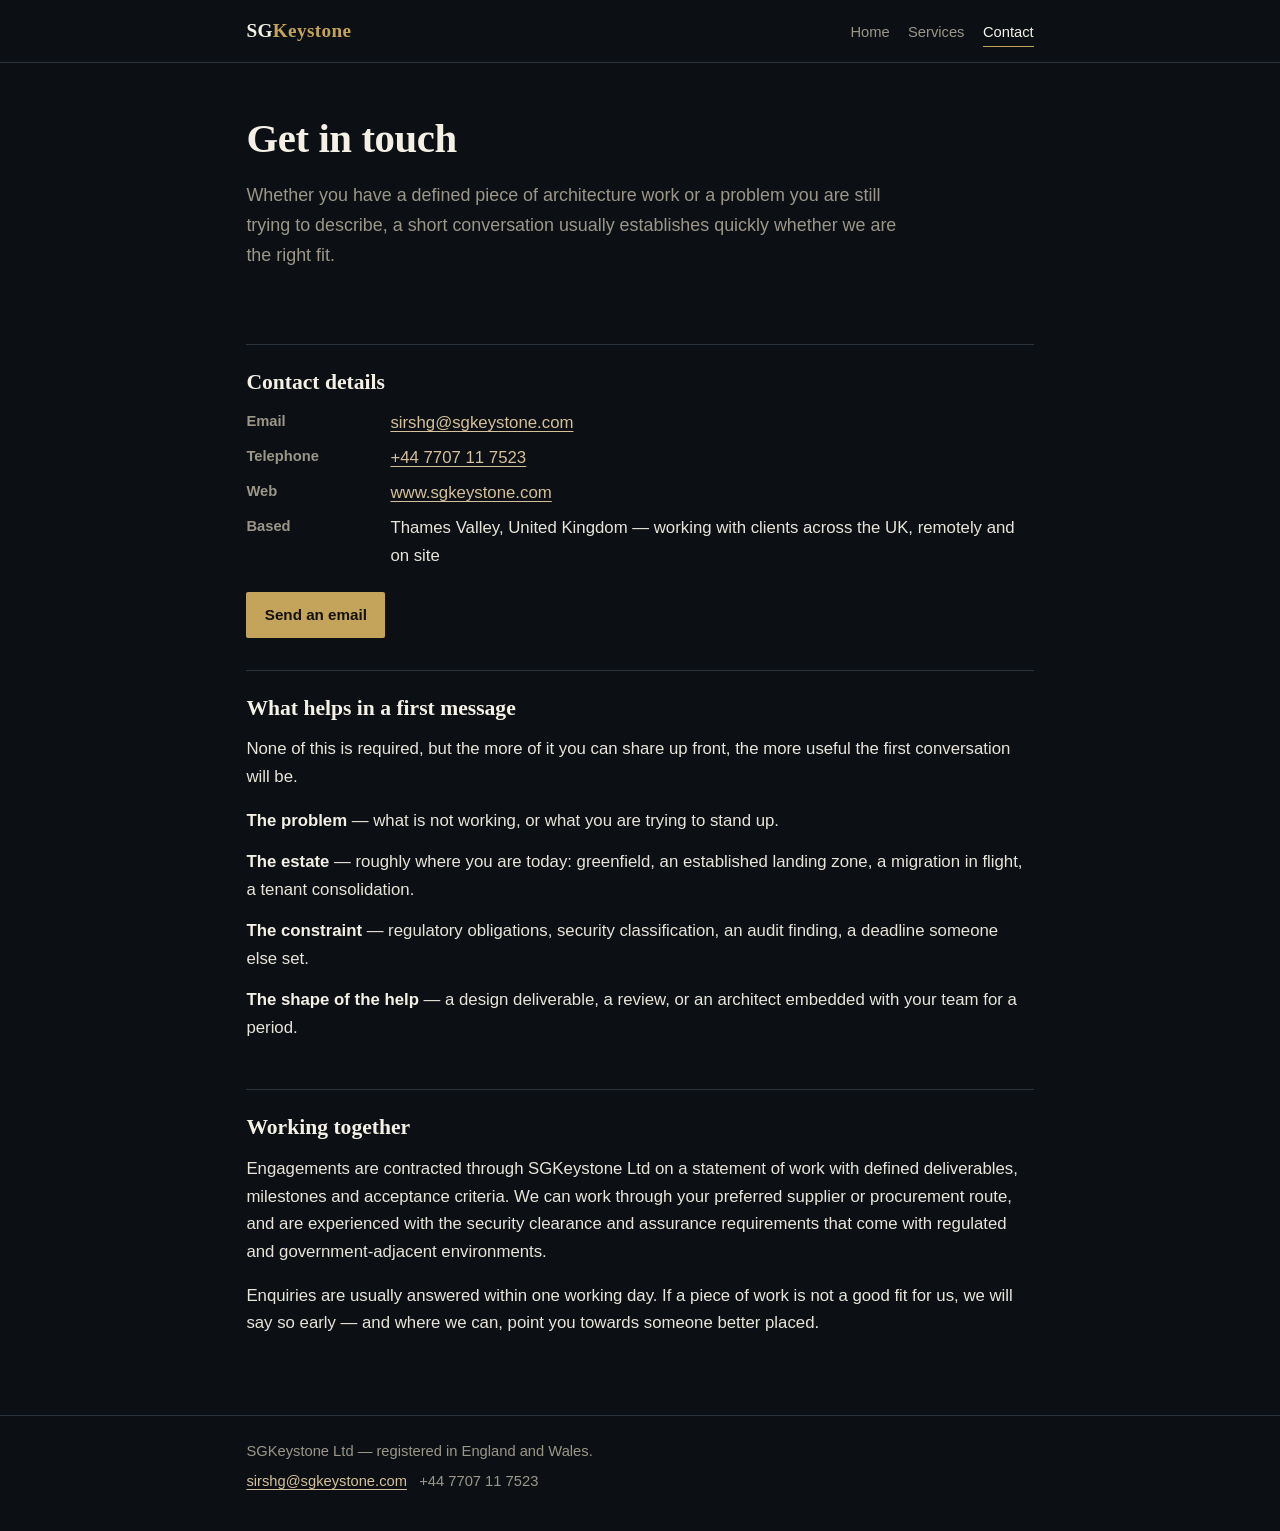
==== contact.html @ daeaca65 "Publish SGKeystone Ltd static site at repo root. Add Home, Services and Contact pages with shared st" ====
<!DOCTYPE html>
<html lang="en-GB">
<head>
<meta charset="utf-8">
<meta name="viewport" content="width=device-width, initial-scale=1">
<title>Contact — SGKeystone</title>
<meta name="description" content="Get in touch with SGKeystone about Azure architecture, identity and security consulting engagements.">
<meta name="color-scheme" content="dark">
<link rel="stylesheet" href="style.css">
</head>
<body>
<header>
  <div class="bar">
    <a class="mark" href="index.html">SG<span>Keystone</span></a>
    <nav>
      <a href="index.html">Home</a>
      <a href="services.html">Services</a>
      <a class="here" href="contact.html">Contact</a>
    </nav>
  </div>
</header>
<div class="wrap">
  <div class="hero">
    <h1>Get in touch</h1>
    <p class="lead">Whether you have a defined piece of architecture work or a problem you are still trying to describe, a short conversation usually establishes quickly whether we are the right fit.</p>
  </div>
  <section>
    <h2>Contact details</h2>
    <dl class="detail">
      <dt>Email</dt>
      <dd><a href="mailto:sirshg@sgkeystone.com">sirshg@sgkeystone.com</a></dd>
      <dt>Telephone</dt>
      <dd><a href="tel:+447707117523">+44 7707 11 7523</a></dd>
      <dt>Web</dt>
      <dd><a href="https://www.sgkeystone.com">www.sgkeystone.com</a></dd>
      <dt>Based</dt>
      <dd>Thames Valley, United Kingdom — working with clients across the UK, remotely and on site</dd>
    </dl>
    <a class="cta" href="mailto:sirshg@sgkeystone.com?subject=Enquiry%20via%20sgkeystone.com">Send an email</a>
  </section>
  <section>
    <h2>What helps in a first message</h2>
    <p>None of this is required, but the more of it you can share up front, the more useful the first conversation will be.</p>
    <ul class="plain">
      <li><b>The problem</b> — what is not working, or what you are trying to stand up.</li>
      <li><b>The estate</b> — roughly where you are today: greenfield, an established landing zone, a migration in flight, a tenant consolidation.</li>
      <li><b>The constraint</b> — regulatory obligations, security classification, an audit finding, a deadline someone else set.</li>
      <li><b>The shape of the help</b> — a design deliverable, a review, or an architect embedded with your team for a period.</li>
    </ul>
  </section>
  <section>
    <h2>Working together</h2>
    <p>Engagements are contracted through SGKeystone Ltd on a statement of work with defined deliverables, milestones and acceptance criteria. We can work through your preferred supplier or procurement route, and are experienced with the security clearance and assurance requirements that come with regulated and government-adjacent environments.</p>
    <p>Enquiries are usually answered within one working day. If a piece of work is not a good fit for us, we will say so early — and where we can, point you towards someone better placed.</p>
  </section>
</div>
<footer>
  <div class="wrap">
    <p>SGKeystone Ltd — registered in England and Wales.</p>
    <p><a href="mailto:sirshg@sgkeystone.com">sirshg@sgkeystone.com</a> &nbsp; +44 7707 11 7523</p>
  </div>
</footer>
</body>
</html>
---- style.css ----
:root {
  --bg: #0c1014;
  --bg-header: #0c1014;
  --bg-elev: #161c22;
  --ink: #e8e4d9;
  --muted: #9b9688;
  --line: #2a323b;
  --accent: #c4a35a;
  --link: #d4c09a;
  --mark: #f4f0e6;
}

* { box-sizing: border-box; }

html {
  color-scheme: dark;
  scroll-behavior: smooth;
}

body {
  margin: 0;
  background: var(--bg);
  color: var(--ink);
  font-family: "Segoe UI", "Helvetica Neue", Helvetica, Arial, sans-serif;
  font-size: 1.05rem;
  line-height: 1.65;
}

a {
  color: var(--link);
  text-decoration-thickness: 1px;
  text-underline-offset: 0.18em;
}

a:hover { color: var(--mark); }

header {
  border-bottom: 1px solid var(--line);
  background: var(--bg-header);
  position: sticky;
  top: 0;
  z-index: 10;
}

.bar {
  max-width: 52rem;
  margin: 0 auto;
  padding: 0.95rem 1.4rem;
  display: flex;
  align-items: baseline;
  justify-content: space-between;
  gap: 1.5rem;
}

.mark {
  font-family: Georgia, "Times New Roman", serif;
  font-size: 1.2rem;
  font-weight: 700;
  letter-spacing: 0.02em;
  color: var(--mark);
  text-decoration: none;
}

.mark span { color: var(--accent); font-weight: 700; }

.mark:hover { color: var(--mark); }

nav {
  display: flex;
  gap: 1.15rem;
  font-size: 0.92rem;
}

nav a {
  color: var(--muted);
  text-decoration: none;
}

nav a:hover,
nav a.here {
  color: var(--mark);
}

nav a.here {
  border-bottom: 1px solid var(--accent);
  padding-bottom: 0.1rem;
}

.wrap {
  max-width: 52rem;
  margin: 0 auto;
  padding: 0 1.4rem 3.5rem;
}

.hero {
  padding: 3.2rem 0 1.4rem;
}

h1, h2, h3 {
  font-family: Georgia, "Times New Roman", serif;
  font-weight: 600;
  line-height: 1.25;
  color: var(--mark);
}

h1 {
  font-size: clamp(1.85rem, 4vw, 2.55rem);
  margin: 0 0 1rem;
  letter-spacing: -0.01em;
}

h2 {
  font-size: 1.35rem;
  margin: 0 0 0.85rem;
}

h3 {
  font-size: 1.08rem;
  margin: 0 0 0.4rem;
}

.lead {
  font-size: 1.12rem;
  color: var(--muted);
  max-width: 42rem;
  margin: 0 0 1.6rem;
}

.cta {
  display: inline-block;
  background: var(--accent);
  color: #14110c;
  font-weight: 600;
  font-size: 0.95rem;
  text-decoration: none;
  padding: 0.65rem 1.15rem;
  border-radius: 2px;
}

.cta:hover {
  color: #14110c;
  filter: brightness(1.08);
}

section {
  padding: 1.5rem 0 0.4rem;
  border-top: 1px solid var(--line);
  margin-top: 1.6rem;
}

section p { margin: 0 0 1rem; }

ul.plain {
  list-style: none;
  margin: 0 0 1rem;
  padding: 0;
}

ul.plain li {
  margin: 0 0 0.85rem;
  padding-left: 0;
}

ul.plain b { color: var(--mark); }

.pair {
  display: grid;
  grid-template-columns: 1fr 1fr;
  gap: 1.4rem 2rem;
  margin: 0 0 1.2rem;
}

.pair p {
  margin: 0;
  color: var(--muted);
  font-size: 0.98rem;
}

.note {
  background: var(--bg-elev);
  border-left: 3px solid var(--accent);
  padding: 1rem 1.15rem;
  margin: 0 0 1rem;
}

.note p {
  margin: 0;
  color: var(--muted);
  font-size: 0.98rem;
}

dl.detail {
  display: grid;
  grid-template-columns: 8rem 1fr;
  gap: 0.45rem 1rem;
  margin: 0 0 1.4rem;
}

dl.detail dt {
  color: var(--muted);
  font-weight: 600;
  font-size: 0.92rem;
}

dl.detail dd {
  margin: 0;
}

footer {
  border-top: 1px solid var(--line);
  color: var(--muted);
  font-size: 0.92rem;
}

footer .wrap {
  padding-top: 1.4rem;
  padding-bottom: 2rem;
}

footer p { margin: 0 0 0.35rem; }

@media (max-width: 720px) {
  .bar { flex-wrap: wrap; gap: 0.6rem 1rem; }
  .pair { grid-template-columns: 1fr; }
  dl.detail { grid-template-columns: 1fr; gap: 0.15rem; }
  dl.detail dt { margin-top: 0.55rem; }
  .hero { padding-top: 2.2rem; }
}
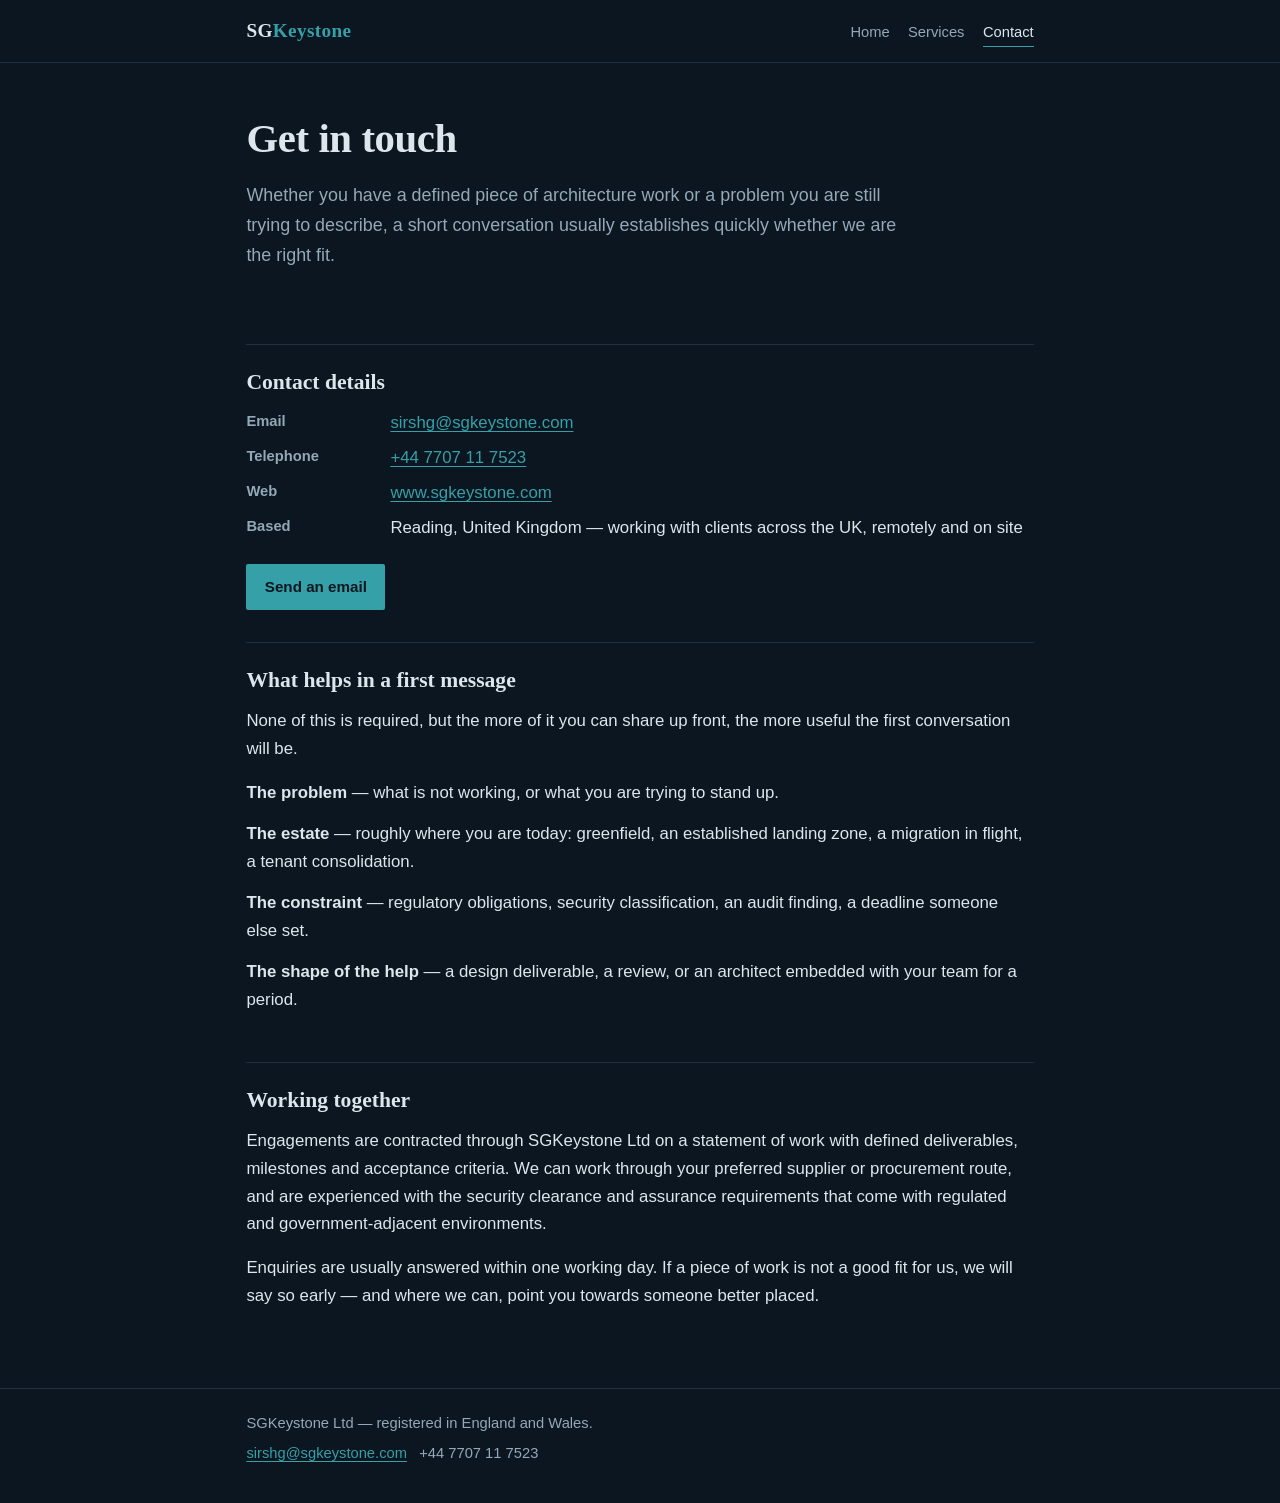
==== commit 0a827dd8: "Update location from Thames Valley to Reading" ====
--- a/contact.html
+++ b/contact.html
@@ -34,7 +34,7 @@
       <dt>Web</dt>
       <dd><a href="https://www.sgkeystone.com">www.sgkeystone.com</a></dd>
       <dt>Based</dt>
-      <dd>Thames Valley, United Kingdom — working with clients across the UK, remotely and on site</dd>
+      <dd>Reading, United Kingdom — working with clients across the UK, remotely and on site</dd>
     </dl>
     <a class="cta" href="mailto:sirshg@sgkeystone.com?subject=Enquiry%20via%20sgkeystone.com">Send an email</a>
   </section>
--- a/style.css
+++ b/style.css
@@ -1,13 +1,11 @@
 :root {
-  --bg: #0c1014;
-  --bg-header: #0c1014;
-  --bg-elev: #161c22;
-  --ink: #e8e4d9;
-  --muted: #9b9688;
-  --line: #2a323b;
-  --accent: #c4a35a;
-  --link: #d4c09a;
-  --mark: #f4f0e6;
+  --bg: #0B1620;
+  --bg-raised: #101F2B;
+  --rule: #1E3141;
+  --ink: #DCE6EC;
+  --ink-soft: #94A8B6;
+  --accent: #35A0A8;
+  --accent-dim: #1E6E75;
 }
 
 * { box-sizing: border-box; }
@@ -27,16 +25,16 @@
 }
 
 a {
-  color: var(--link);
+  color: var(--accent);
   text-decoration-thickness: 1px;
   text-underline-offset: 0.18em;
 }
 
-a:hover { color: var(--mark); }
+a:hover { color: var(--ink); }
 
 header {
-  border-bottom: 1px solid var(--line);
-  background: var(--bg-header);
+  border-bottom: 1px solid var(--rule);
+  background: var(--bg);
   position: sticky;
   top: 0;
   z-index: 10;
@@ -57,13 +55,13 @@
   font-size: 1.2rem;
   font-weight: 700;
   letter-spacing: 0.02em;
-  color: var(--mark);
+  color: var(--ink);
   text-decoration: none;
 }
 
 .mark span { color: var(--accent); font-weight: 700; }
 
-.mark:hover { color: var(--mark); }
+.mark:hover { color: var(--ink); }
 
 nav {
   display: flex;
@@ -72,13 +70,13 @@
 }
 
 nav a {
-  color: var(--muted);
+  color: var(--ink-soft);
   text-decoration: none;
 }
 
 nav a:hover,
 nav a.here {
-  color: var(--mark);
+  color: var(--ink);
 }
 
 nav a.here {
@@ -100,7 +98,7 @@
   font-family: Georgia, "Times New Roman", serif;
   font-weight: 600;
   line-height: 1.25;
-  color: var(--mark);
+  color: var(--ink);
 }
 
 h1 {
@@ -121,7 +119,7 @@
 
 .lead {
   font-size: 1.12rem;
-  color: var(--muted);
+  color: var(--ink-soft);
   max-width: 42rem;
   margin: 0 0 1.6rem;
 }
@@ -129,7 +127,7 @@
 .cta {
   display: inline-block;
   background: var(--accent);
-  color: #14110c;
+  color: var(--bg);
   font-weight: 600;
   font-size: 0.95rem;
   text-decoration: none;
@@ -138,13 +136,13 @@
 }
 
 .cta:hover {
-  color: #14110c;
-  filter: brightness(1.08);
+  color: var(--bg);
+  background: var(--accent-dim);
 }
 
 section {
   padding: 1.5rem 0 0.4rem;
-  border-top: 1px solid var(--line);
+  border-top: 1px solid var(--rule);
   margin-top: 1.6rem;
 }
 
@@ -161,7 +159,7 @@
   padding-left: 0;
 }
 
-ul.plain b { color: var(--mark); }
+ul.plain b { color: var(--ink); }
 
 .pair {
   display: grid;
@@ -172,12 +170,12 @@
 
 .pair p {
   margin: 0;
-  color: var(--muted);
+  color: var(--ink-soft);
   font-size: 0.98rem;
 }
 
 .note {
-  background: var(--bg-elev);
+  background: var(--bg-raised);
   border-left: 3px solid var(--accent);
   padding: 1rem 1.15rem;
   margin: 0 0 1rem;
@@ -185,7 +183,7 @@
 
 .note p {
   margin: 0;
-  color: var(--muted);
+  color: var(--ink-soft);
   font-size: 0.98rem;
 }
 
@@ -197,7 +195,7 @@
 }
 
 dl.detail dt {
-  color: var(--muted);
+  color: var(--ink-soft);
   font-weight: 600;
   font-size: 0.92rem;
 }
@@ -207,8 +205,8 @@
 }
 
 footer {
-  border-top: 1px solid var(--line);
-  color: var(--muted);
+  border-top: 1px solid var(--rule);
+  color: var(--ink-soft);
   font-size: 0.92rem;
 }
 
